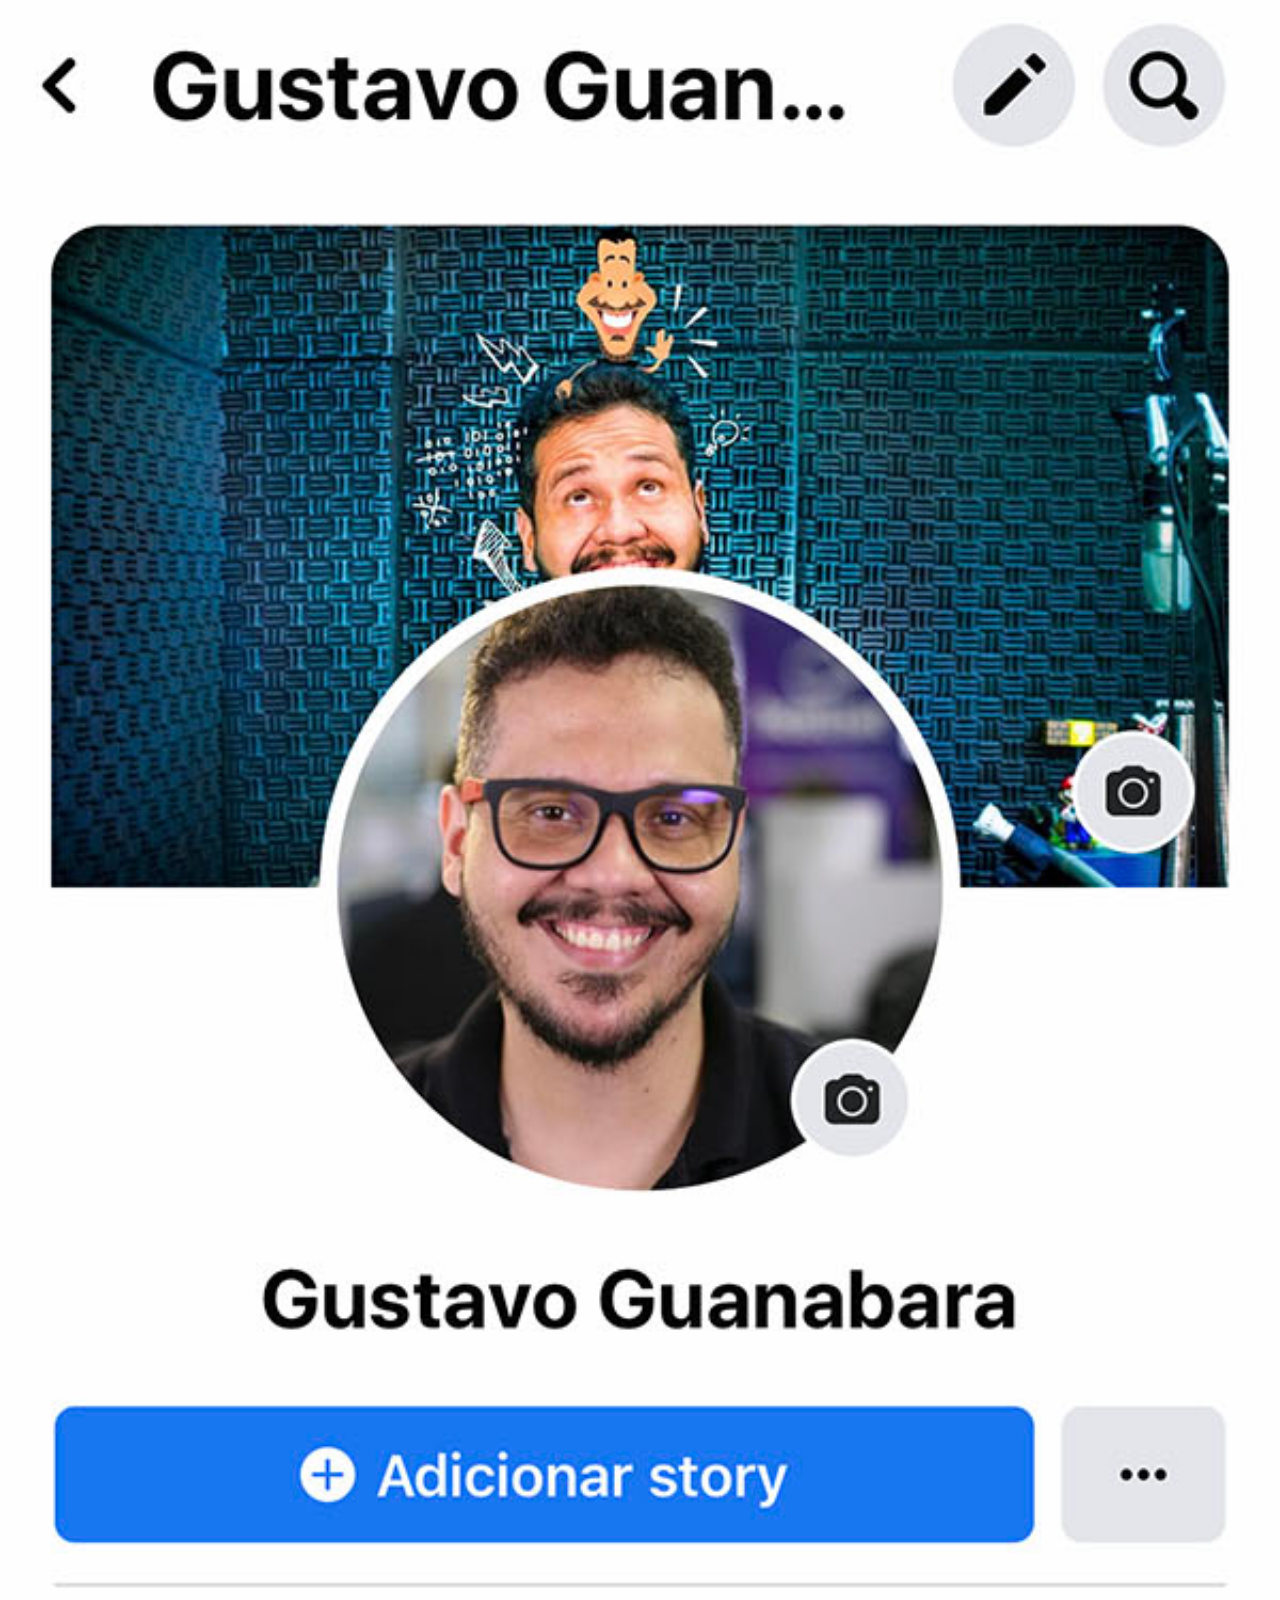
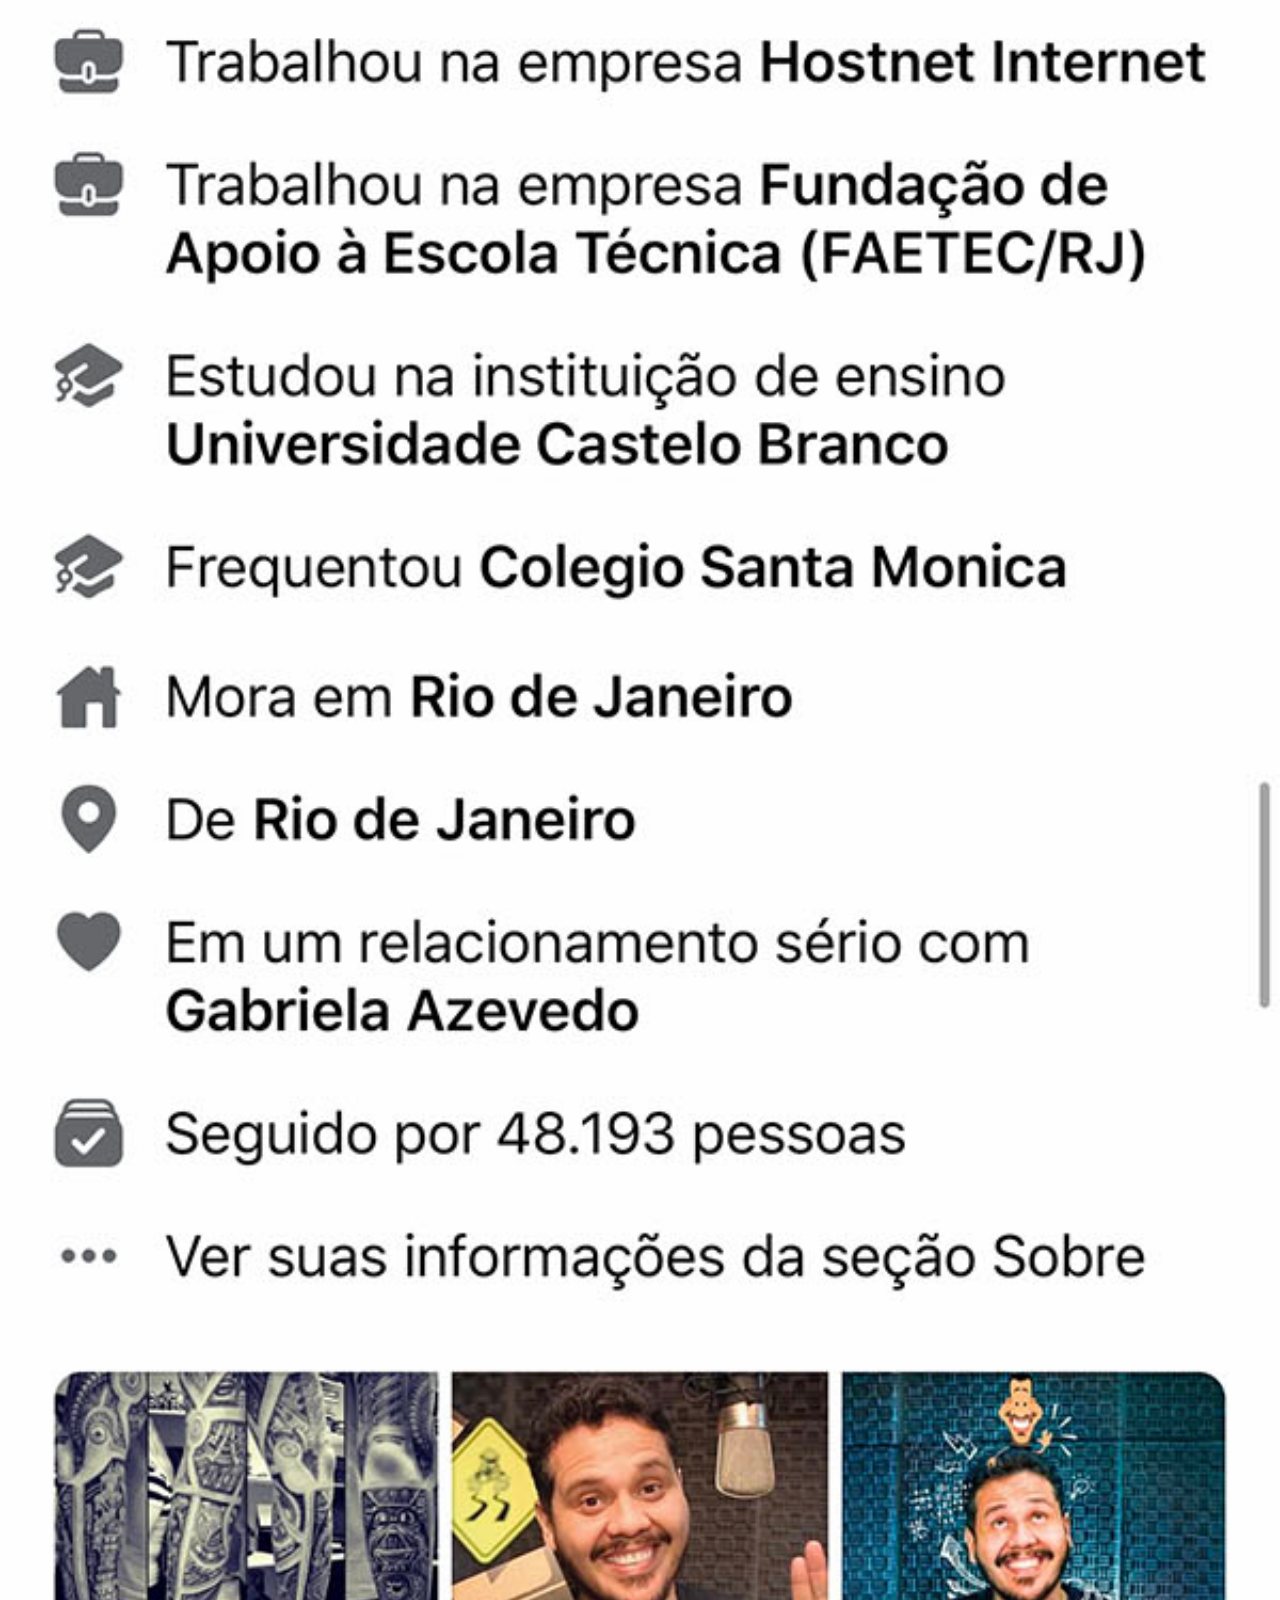
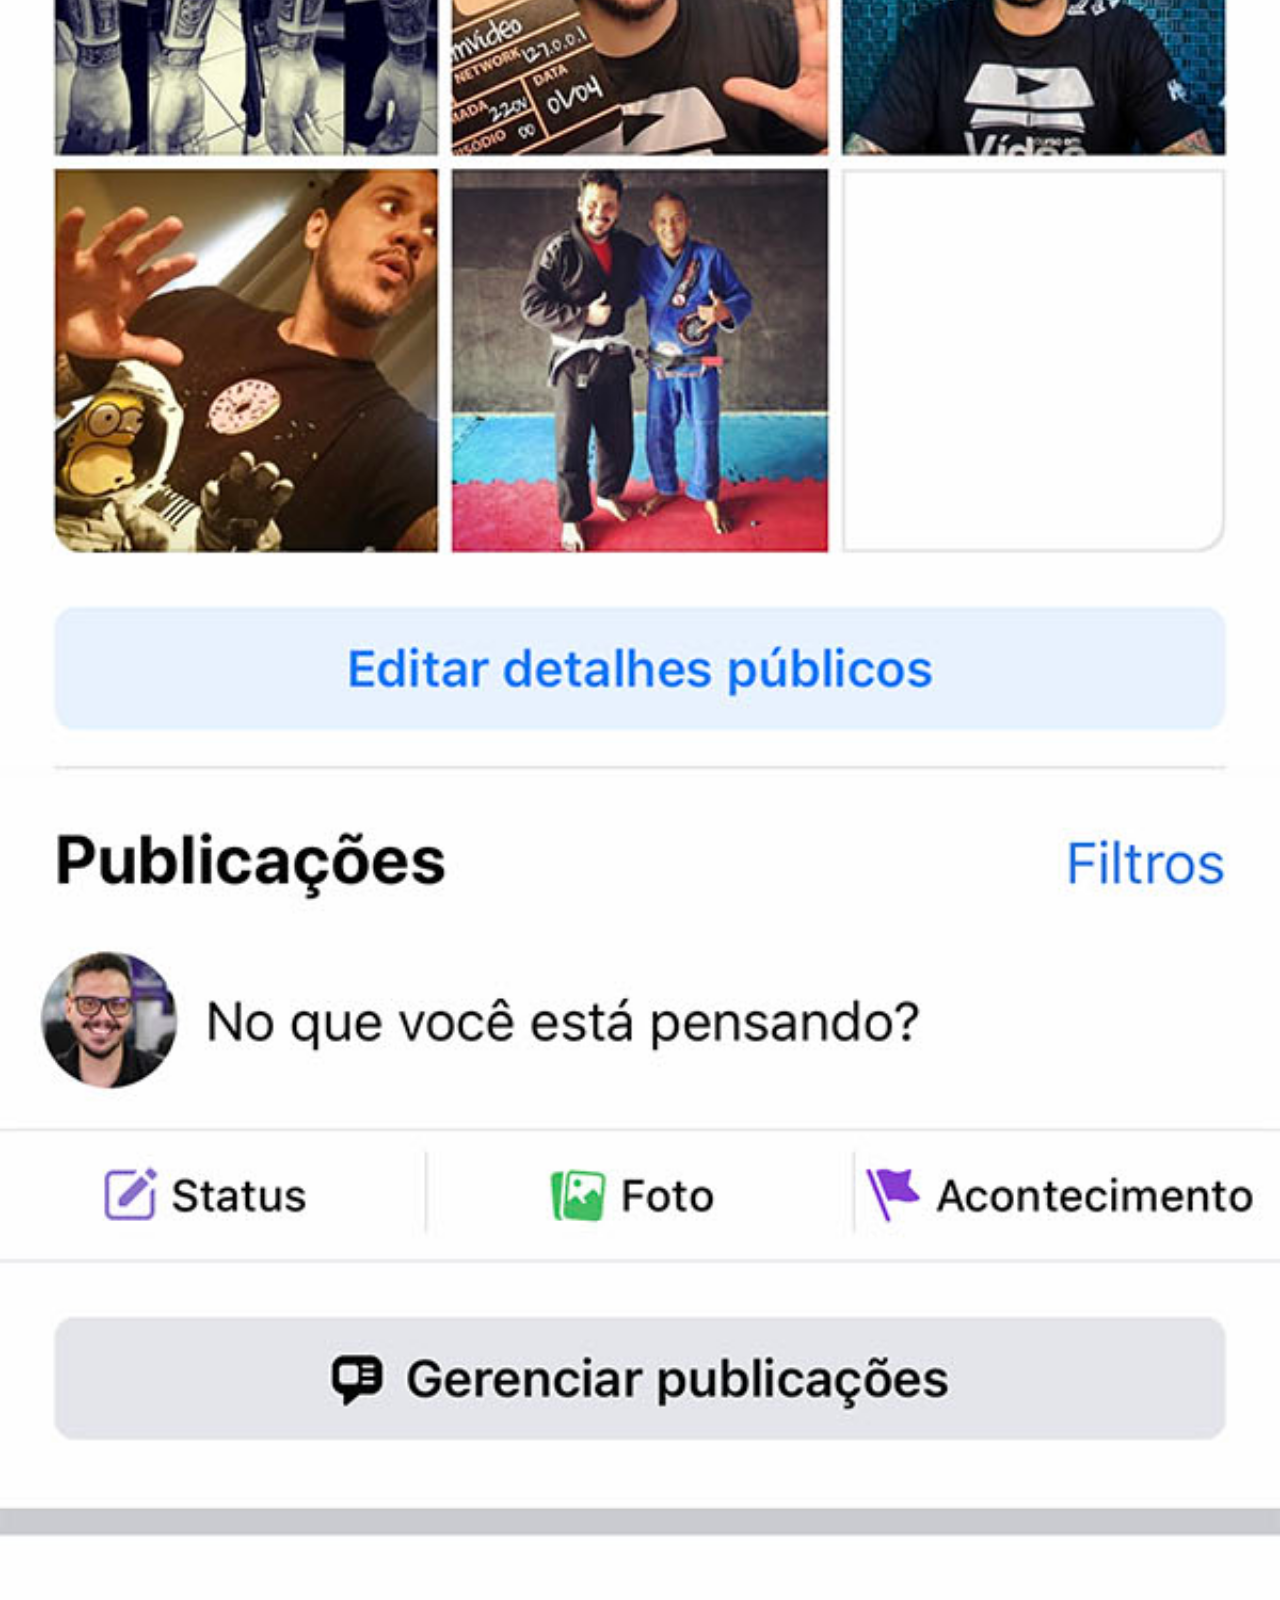
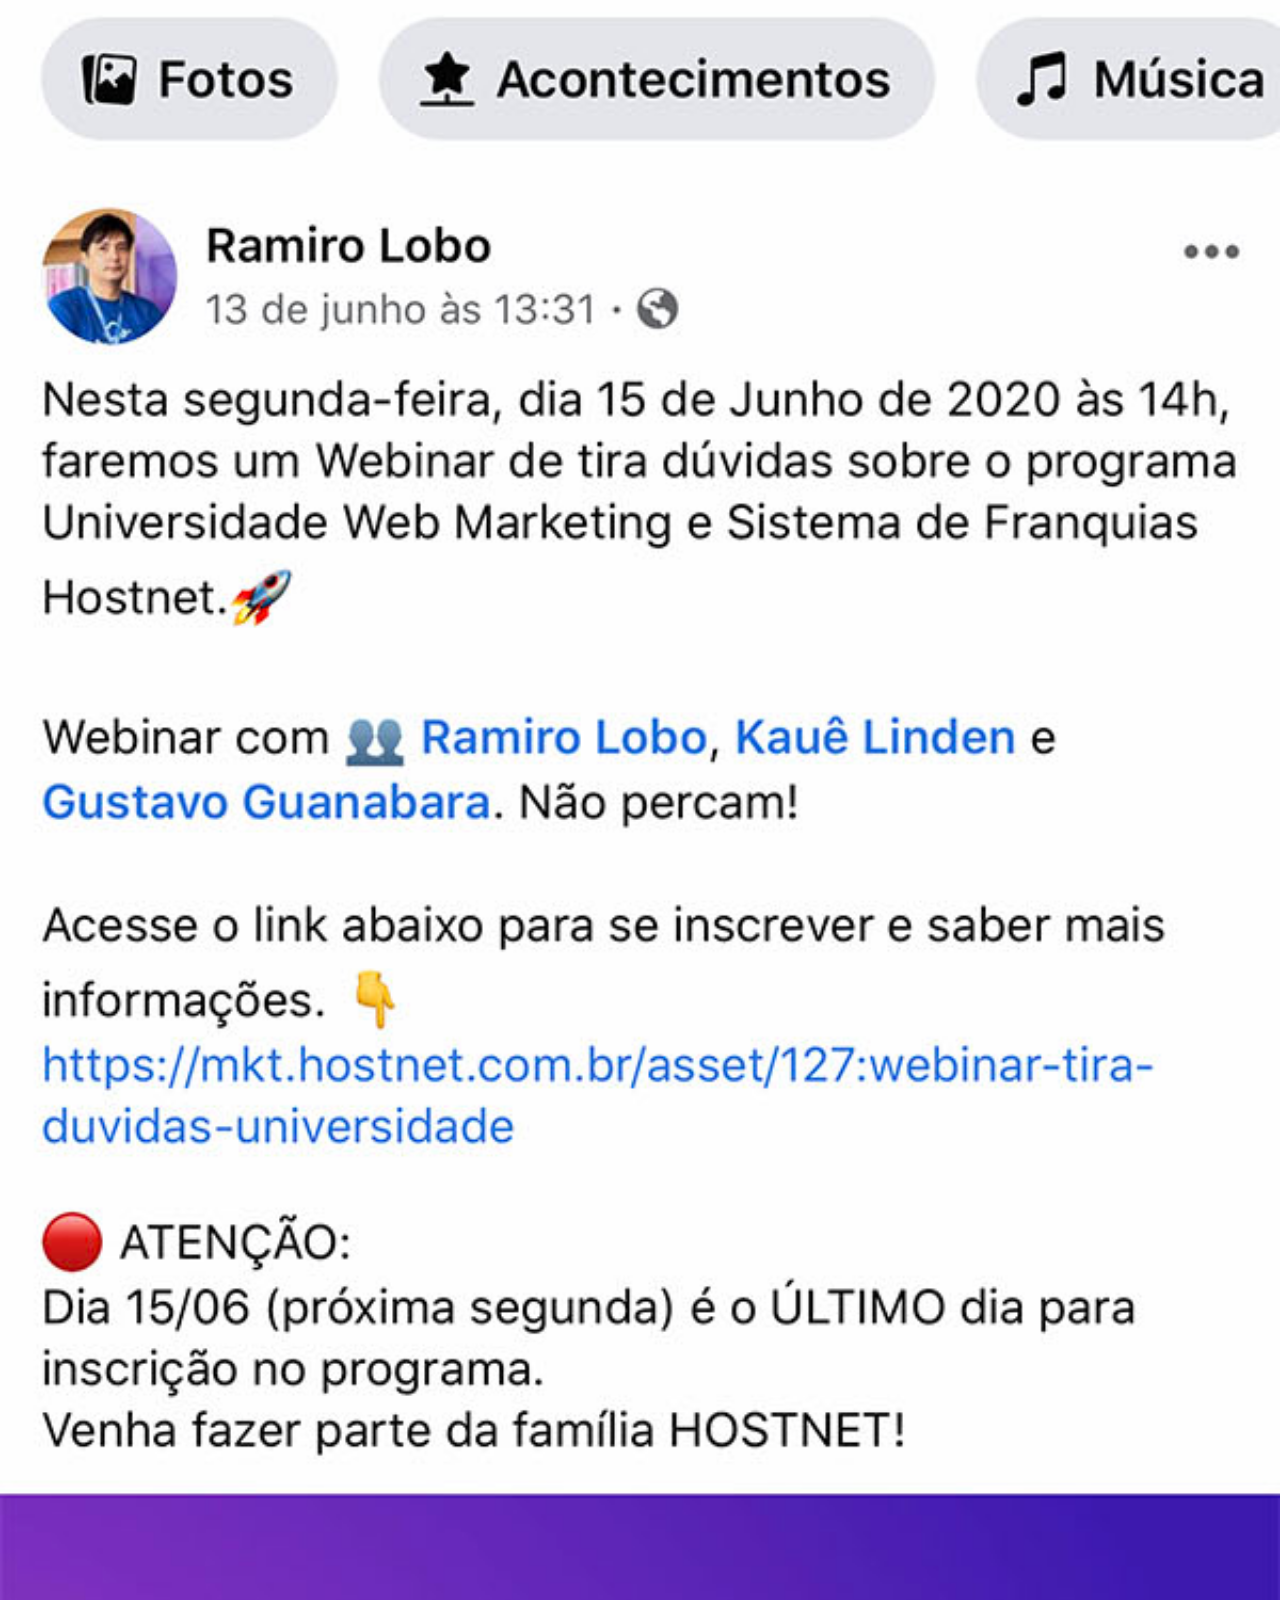
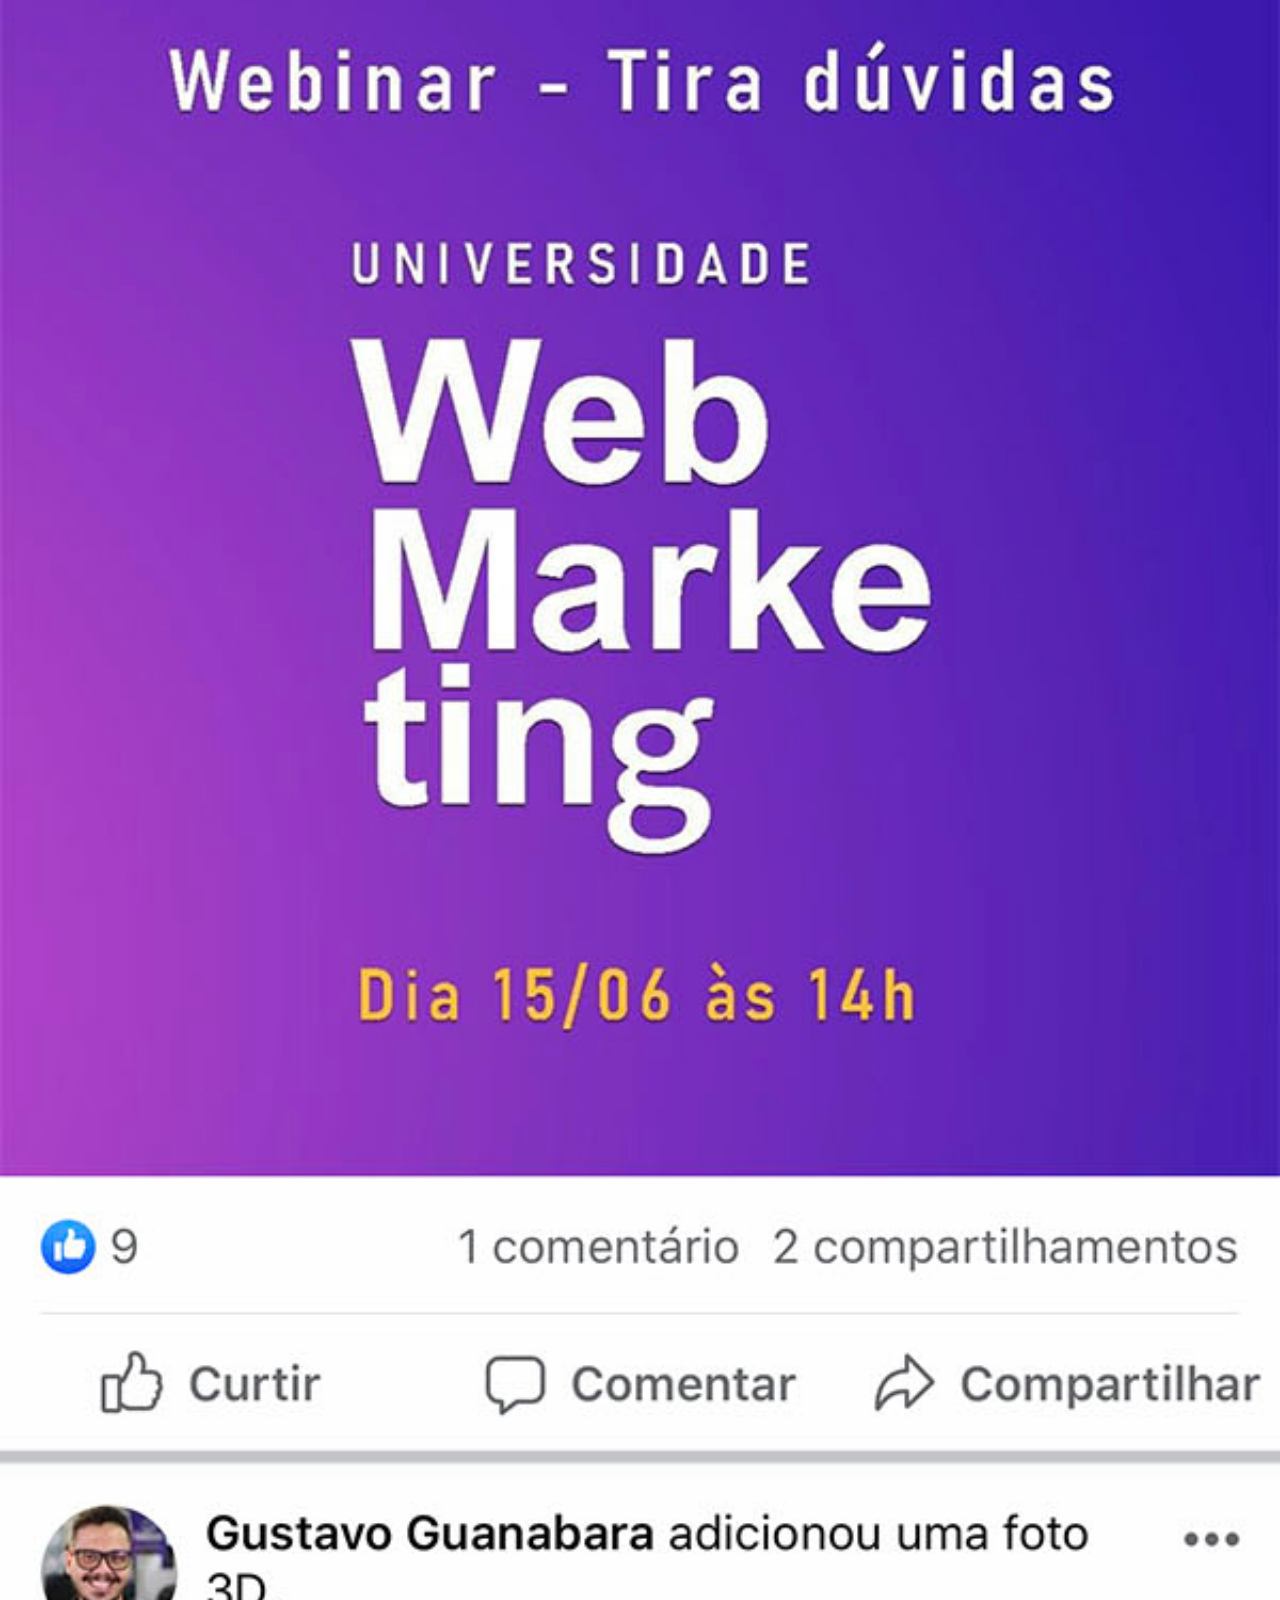
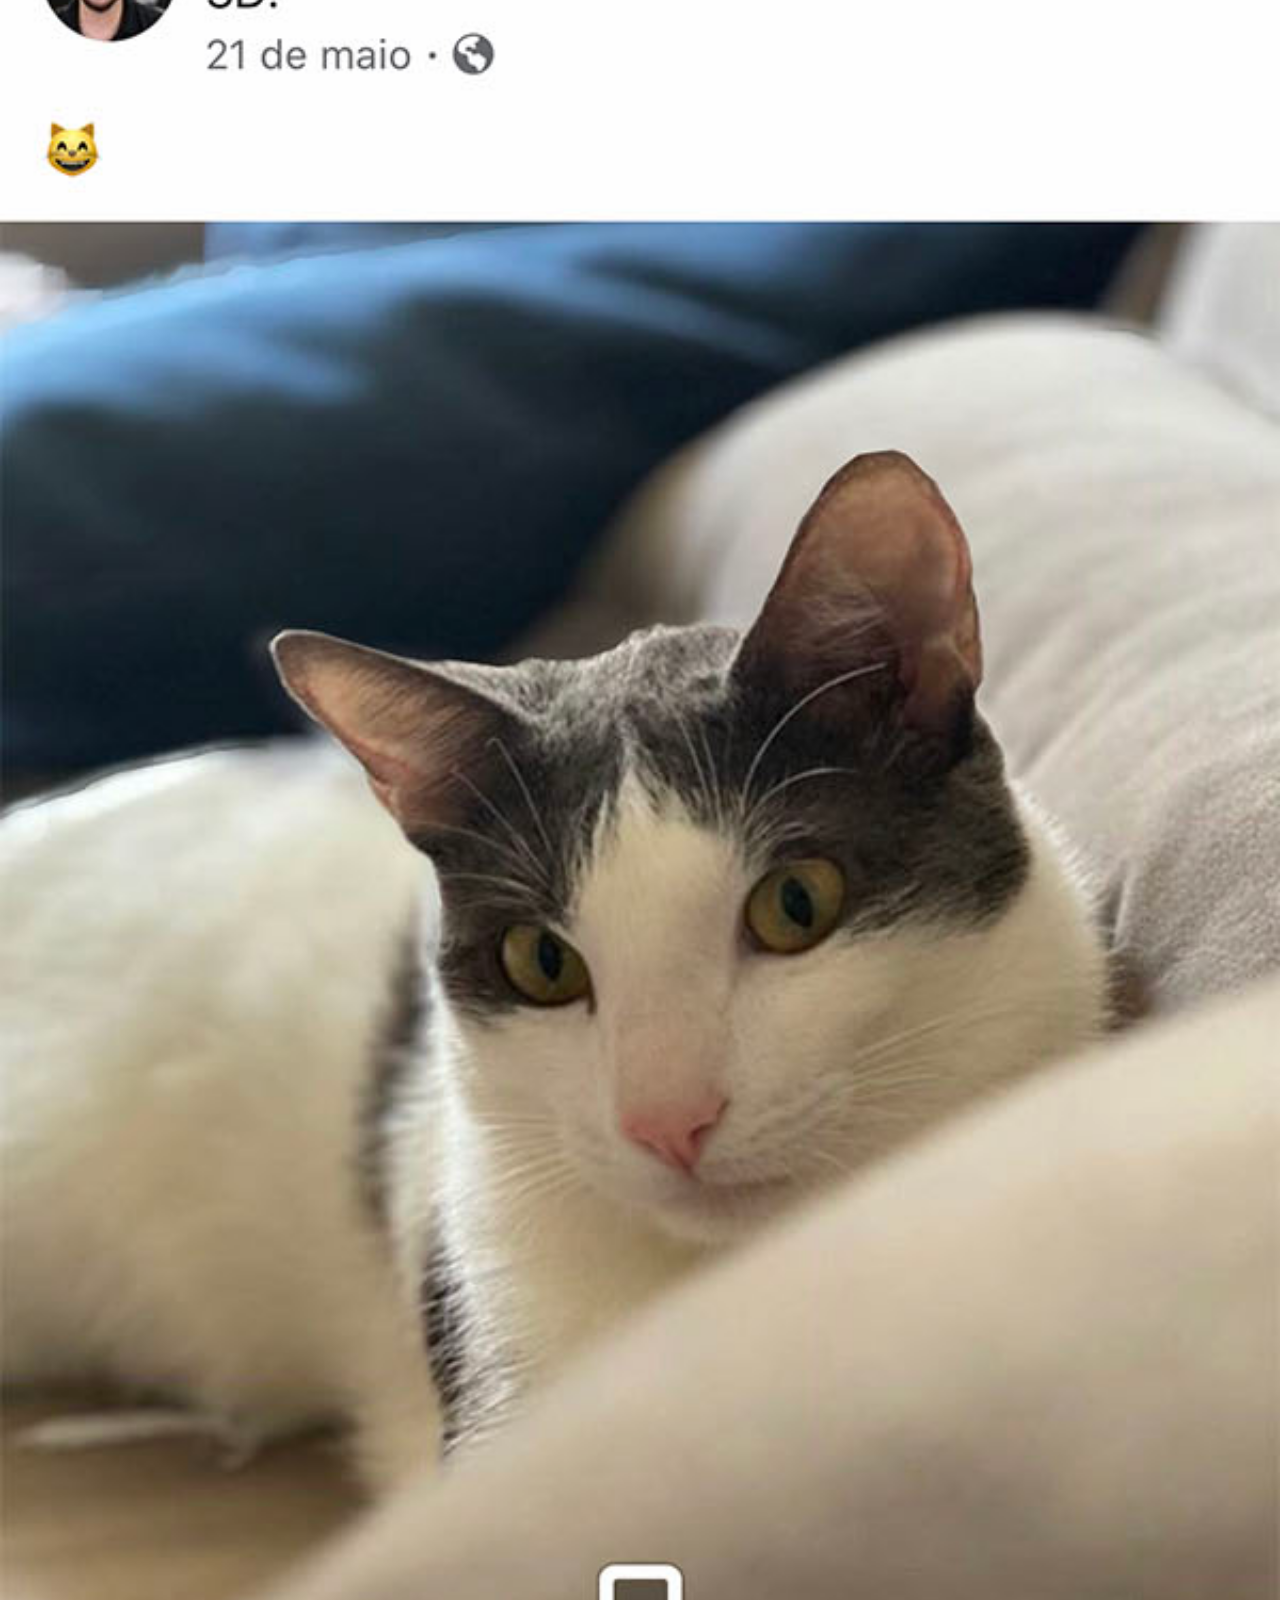
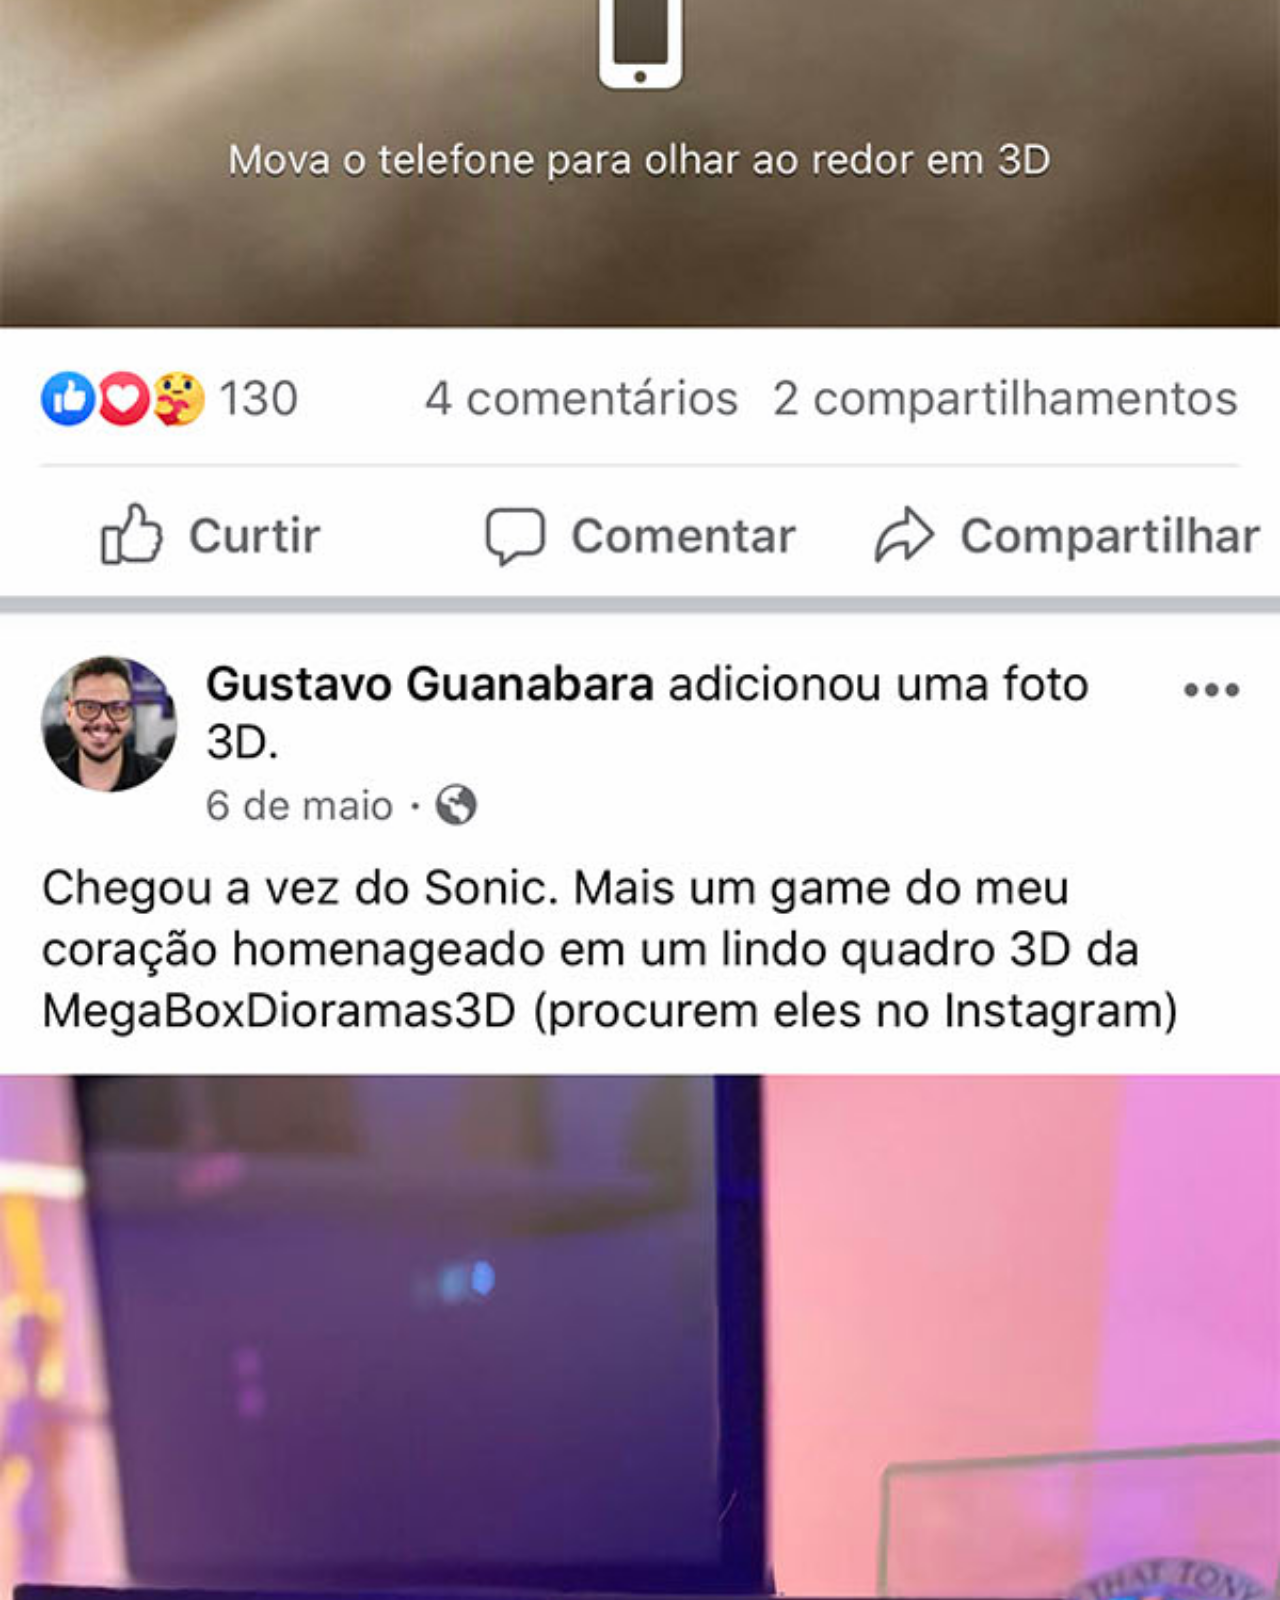
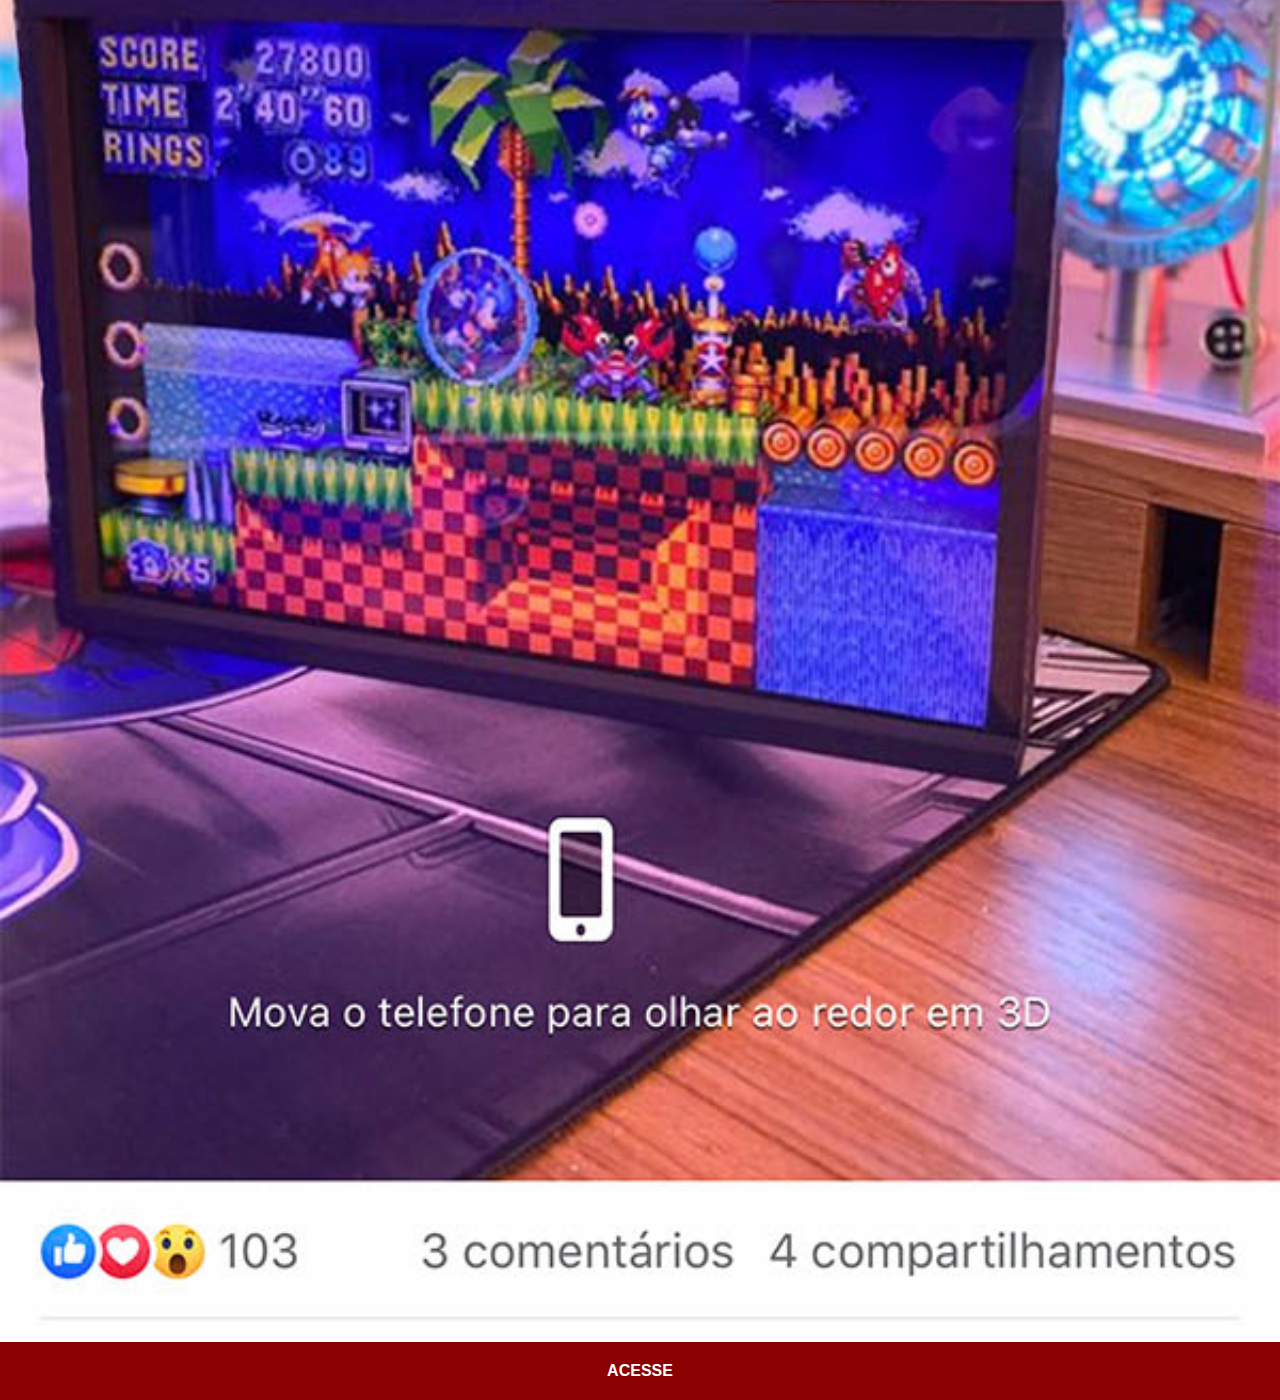
==== facebook.html @ ac27e096 "criação dos botões do projeto" ====
<!DOCTYPE html>
<html lang="pt-br">
<head>
    <meta charset="UTF-8">
    <meta name="viewport" content="width=device-width, initial-scale=1.0">
    <title>Facebook</title>
    <link rel="stylesheet" href="estilos/social.css">
</head>
<body>
    <img src="imagens/tela-facebook.jpg" alt="Facebook">
    <a href="https://www.facebook.com/luann.fontes/" target="_blank">ACESSE</a>
</body>
</html>
---- estilos/social.css ----
@charset "UTF-8";

         * {
            margin: 0px;
            padding: 0px;
            font-family: Arial, Helvetica, sans-serif;
         }

        ::-webkit-scrollbar {
            width: 0px;
            height: 0px;
         }

         img {
            width: 100vw;
         }

         a {
            display: block;
            background-color: darkred;
            color: white;
            padding: 20px;
            text-align: center;
            font-weight: bolder;
            text-align: center;
            text-decoration: none;
         }

         a:hover {
            background-color: red   ;
         }
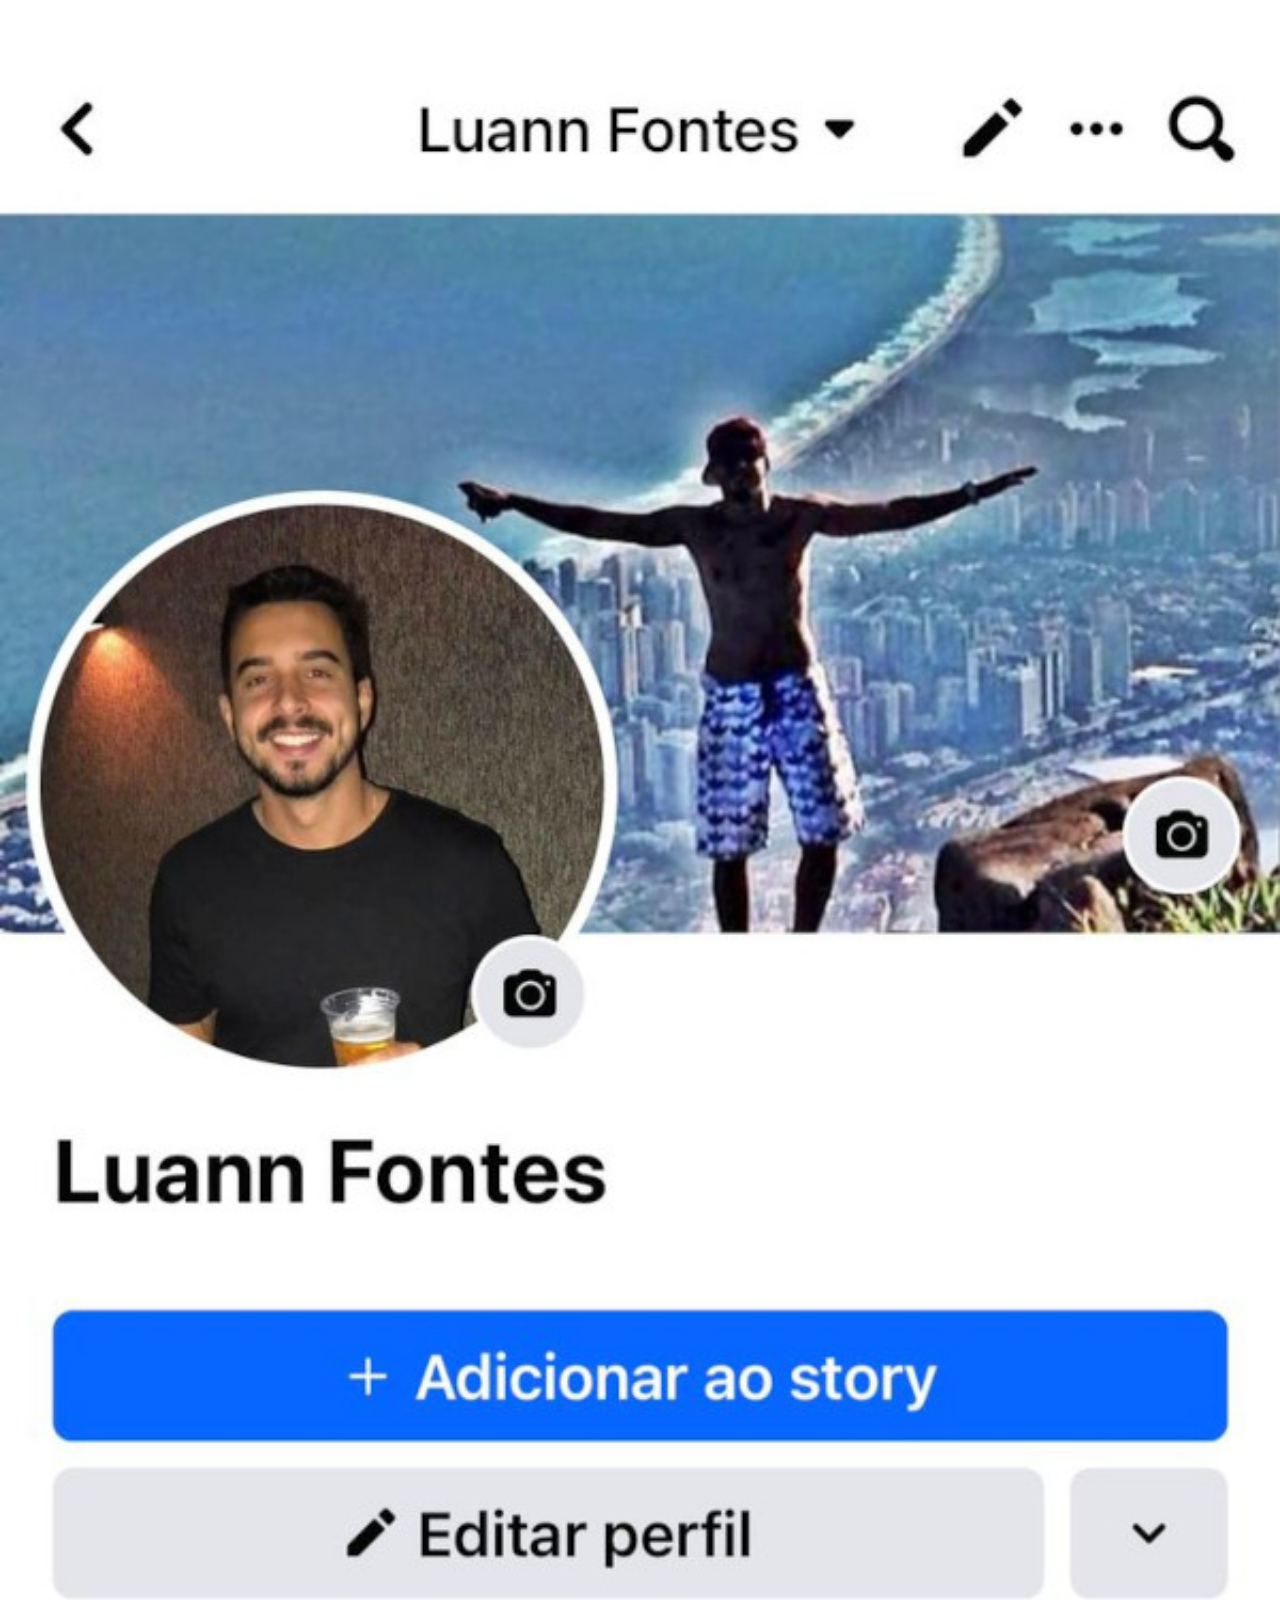
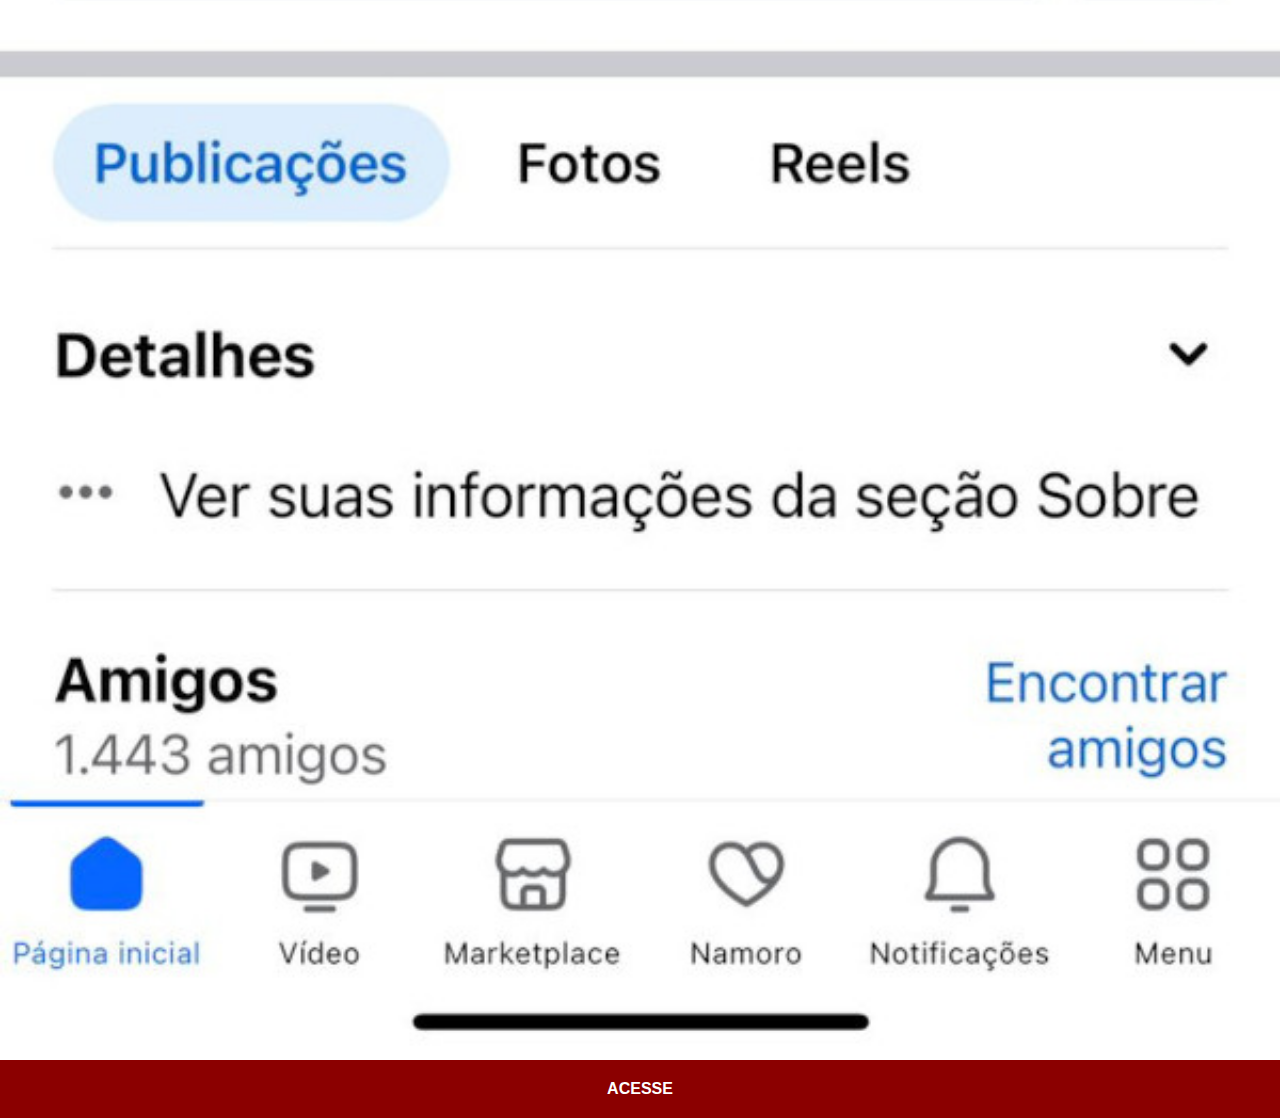
==== commit 439a49ed: "finalização das imagens corretas do projeto" ====
--- a/facebook.html
+++ b/facebook.html
@@ -7,7 +7,7 @@
     <link rel="stylesheet" href="estilos/social.css">
 </head>
 <body>
-    <img src="imagens/tela-facebook.jpg" alt="Facebook">
+    <img src="imagens/facebook-luann.jpg" alt="Facebook">
     <a href="https://www.facebook.com/luann.fontes/" target="_blank">ACESSE</a>
 </body>
 </html>